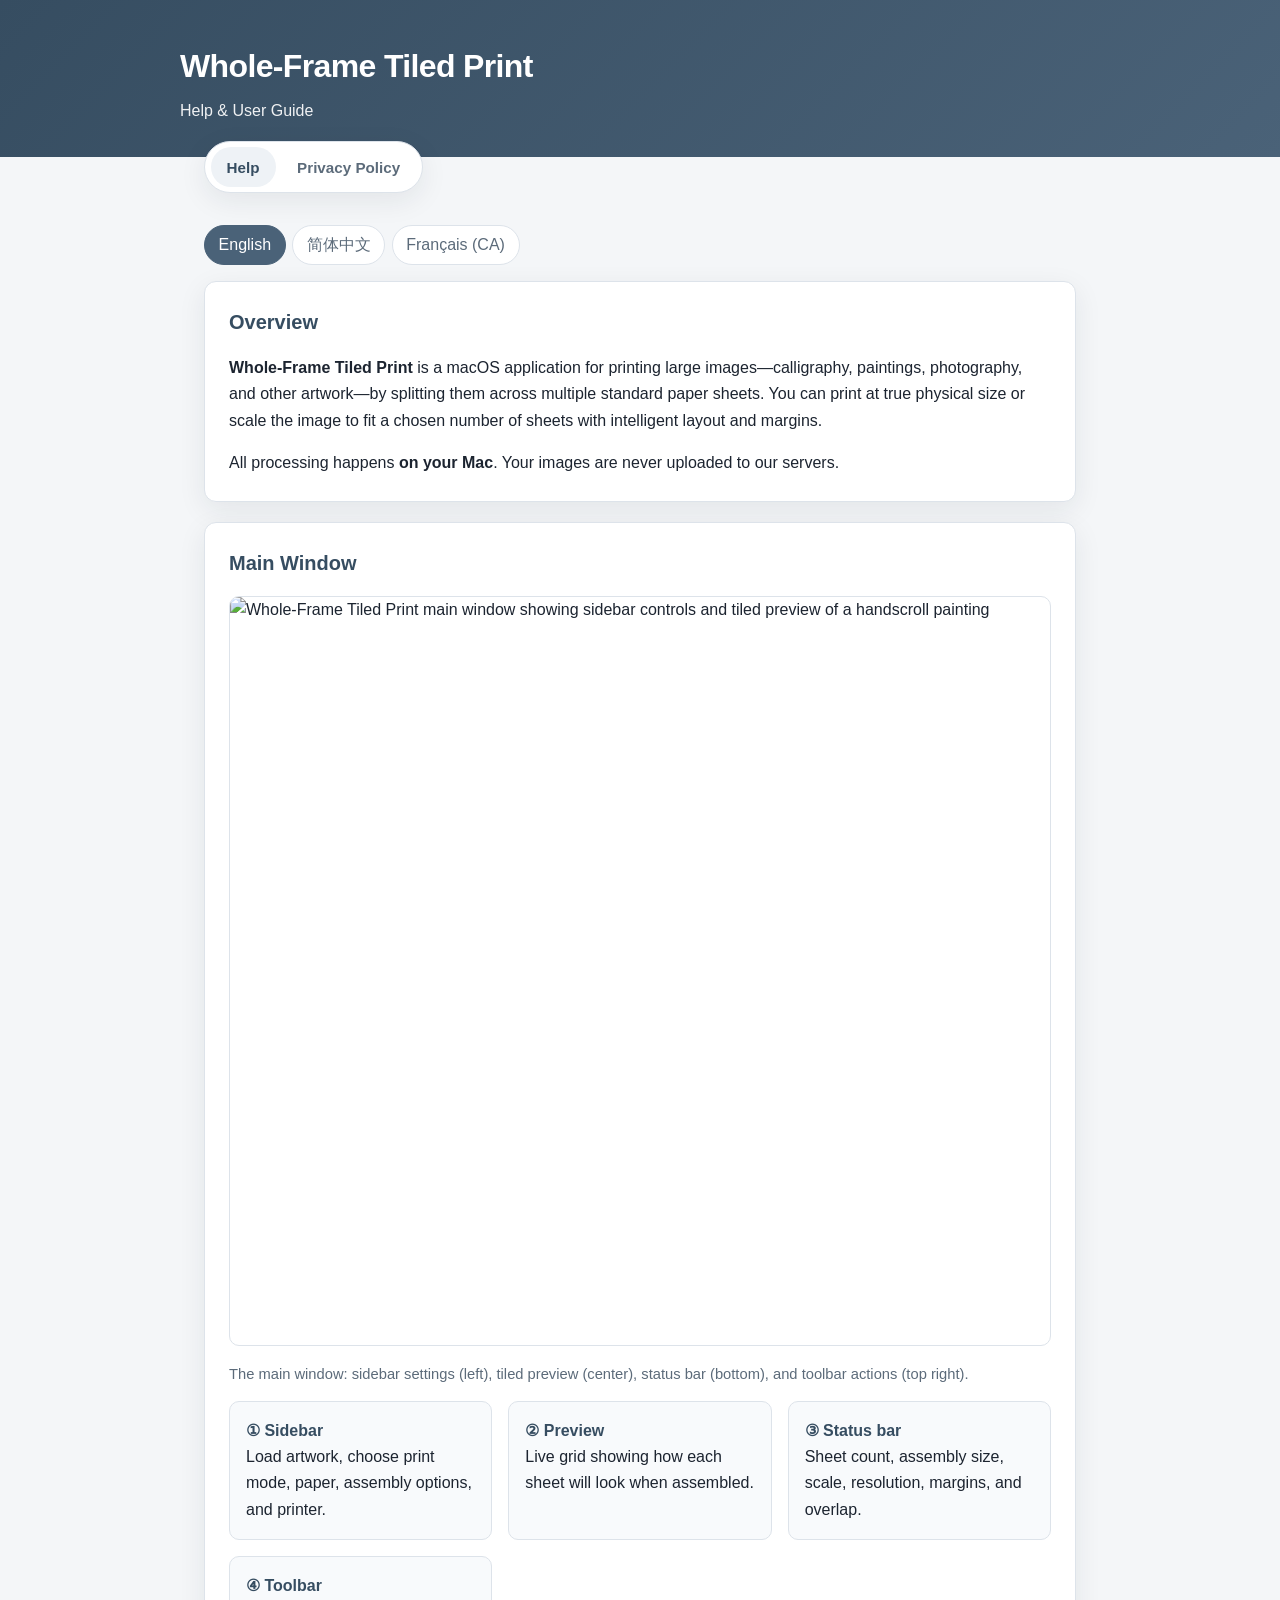
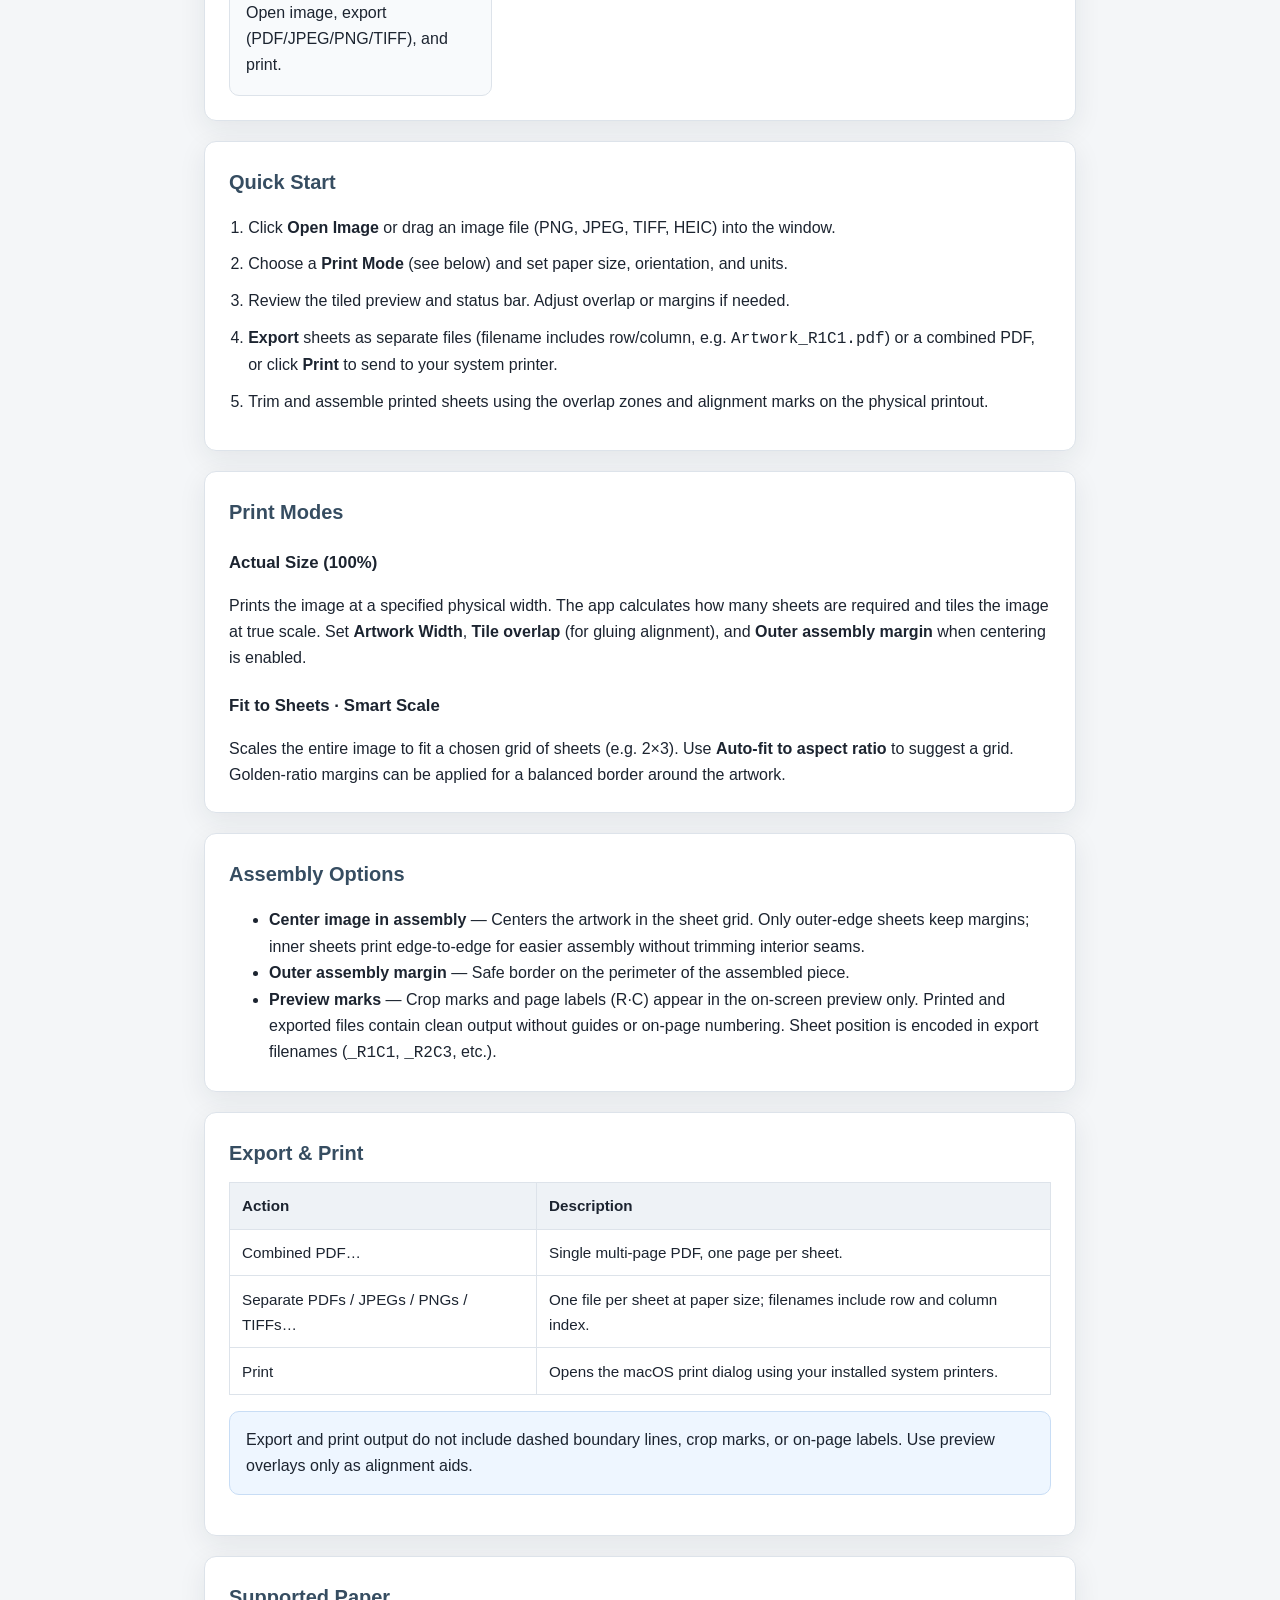
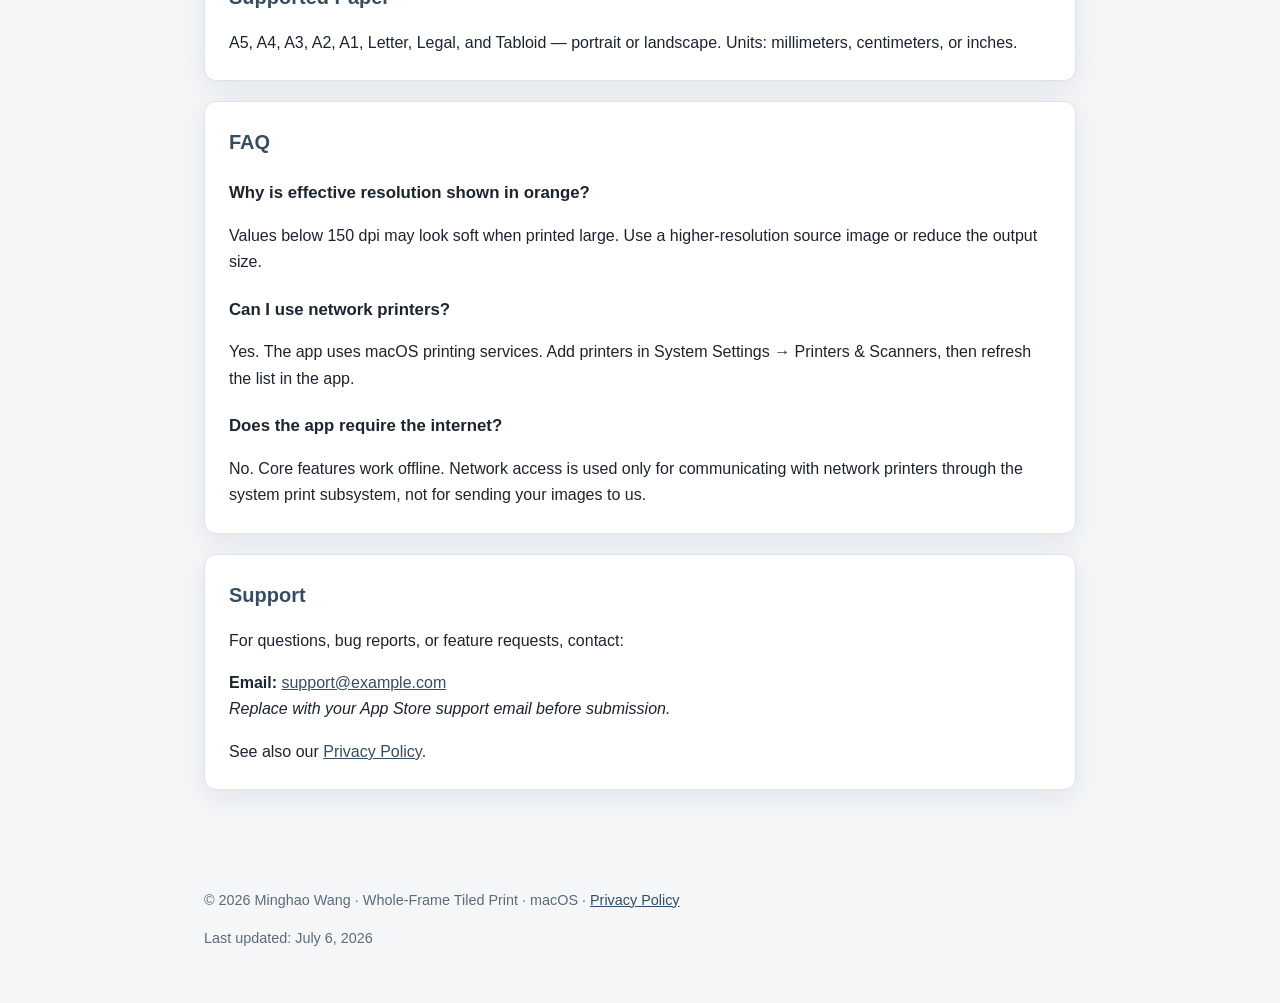
==== docs/index.html @ 7becf9ad "Changed the directory structure and move the help pages to root docs folder" ====
<!DOCTYPE html>
<html lang="en">
<head>
  <meta charset="utf-8">
  <meta name="viewport" content="width=device-width, initial-scale=1">
  <meta name="description" content="Help and user guide for Whole-Frame Tiled Print — tile large artworks across multiple sheets for printing.">
  <title>Help — Whole-Frame Tiled Print</title>
  <link rel="stylesheet" href="styles.css">
</head>
<body>
  <header class="site-header">
    <div class="wrap">
      <h1>Whole-Frame Tiled Print</h1>
      <p id="header-subtitle">Help &amp; User Guide</p>
    </div>
  </header>

  <nav class="top-nav" aria-label="Site">
    <ul>
      <li><a href="index.html" class="active">Help</a></li>
      <li><a href="privacy.html">Privacy Policy</a></li>
    </ul>
  </nav>

  <main>
    <div class="lang-tabs" role="tablist" aria-label="Language">
      <button type="button" class="active" data-lang="en" aria-selected="true">English</button>
      <button type="button" data-lang="zh" aria-selected="false">简体中文</button>
      <button type="button" data-lang="fr" aria-selected="false">Français (CA)</button>
    </div>

    <!-- English -->
    <div class="lang-panel active" id="panel-en" lang="en">
      <section class="card">
        <h2>Overview</h2>
        <p><strong>Whole-Frame Tiled Print</strong> is a macOS application for printing large images—calligraphy, paintings, photography, and other artwork—by splitting them across multiple standard paper sheets. You can print at true physical size or scale the image to fit a chosen number of sheets with intelligent layout and margins.</p>
        <p>All processing happens <strong>on your Mac</strong>. Your images are never uploaded to our servers.</p>
      </section>

      <section class="card">
        <h2>Main Window</h2>
        <img class="screenshot" src="help-screenshot.png" width="1200" height="750" alt="Whole-Frame Tiled Print main window showing sidebar controls and tiled preview of a handscroll painting">
        <p class="caption">The main window: sidebar settings (left), tiled preview (center), status bar (bottom), and toolbar actions (top right).</p>
        <div class="grid-2">
          <div class="feature"><strong>① Sidebar</strong><br>Load artwork, choose print mode, paper, assembly options, and printer.</div>
          <div class="feature"><strong>② Preview</strong><br>Live grid showing how each sheet will look when assembled.</div>
          <div class="feature"><strong>③ Status bar</strong><br>Sheet count, assembly size, scale, resolution, margins, and overlap.</div>
          <div class="feature"><strong>④ Toolbar</strong><br>Open image, export (PDF/JPEG/PNG/TIFF), and print.</div>
        </div>
      </section>

      <section class="card">
        <h2>Quick Start</h2>
        <ol class="steps">
          <li>Click <strong>Open Image</strong> or drag an image file (PNG, JPEG, TIFF, HEIC) into the window.</li>
          <li>Choose a <strong>Print Mode</strong> (see below) and set paper size, orientation, and units.</li>
          <li>Review the tiled preview and status bar. Adjust overlap or margins if needed.</li>
          <li><strong>Export</strong> sheets as separate files (filename includes row/column, e.g. <code>Artwork_R1C1.pdf</code>) or a combined PDF, or click <strong>Print</strong> to send to your system printer.</li>
          <li>Trim and assemble printed sheets using the overlap zones and alignment marks on the physical printout.</li>
        </ol>
      </section>

      <section class="card">
        <h2>Print Modes</h2>
        <h3>Actual Size (100%)</h3>
        <p>Prints the image at a specified physical width. The app calculates how many sheets are required and tiles the image at true scale. Set <strong>Artwork Width</strong>, <strong>Tile overlap</strong> (for gluing alignment), and <strong>Outer assembly margin</strong> when centering is enabled.</p>
        <h3>Fit to Sheets · Smart Scale</h3>
        <p>Scales the entire image to fit a chosen grid of sheets (e.g. 2×3). Use <strong>Auto-fit to aspect ratio</strong> to suggest a grid. Golden-ratio margins can be applied for a balanced border around the artwork.</p>
      </section>

      <section class="card">
        <h2>Assembly Options</h2>
        <ul>
          <li><strong>Center image in assembly</strong> — Centers the artwork in the sheet grid. Only outer-edge sheets keep margins; inner sheets print edge-to-edge for easier assembly without trimming interior seams.</li>
          <li><strong>Outer assembly margin</strong> — Safe border on the perimeter of the assembled piece.</li>
          <li><strong>Preview marks</strong> — Crop marks and page labels (R·C) appear in the on-screen preview only. Printed and exported files contain clean output without guides or on-page numbering. Sheet position is encoded in export filenames (<code>_R1C1</code>, <code>_R2C3</code>, etc.).</li>
        </ul>
      </section>

      <section class="card">
        <h2>Export &amp; Print</h2>
        <table>
          <thead><tr><th>Action</th><th>Description</th></tr></thead>
          <tbody>
            <tr><td>Combined PDF…</td><td>Single multi-page PDF, one page per sheet.</td></tr>
            <tr><td>Separate PDFs / JPEGs / PNGs / TIFFs…</td><td>One file per sheet at paper size; filenames include row and column index.</td></tr>
            <tr><td>Print</td><td>Opens the macOS print dialog using your installed system printers.</td></tr>
          </tbody>
        </table>
        <div class="notice">Export and print output do not include dashed boundary lines, crop marks, or on-page labels. Use preview overlays only as alignment aids.</div>
      </section>

      <section class="card">
        <h2>Supported Paper</h2>
        <p>A5, A4, A3, A2, A1, Letter, Legal, and Tabloid — portrait or landscape. Units: millimeters, centimeters, or inches.</p>
      </section>

      <section class="card">
        <h2>FAQ</h2>
        <h3>Why is effective resolution shown in orange?</h3>
        <p>Values below 150 dpi may look soft when printed large. Use a higher-resolution source image or reduce the output size.</p>
        <h3>Can I use network printers?</h3>
        <p>Yes. The app uses macOS printing services. Add printers in System Settings → Printers &amp; Scanners, then refresh the list in the app.</p>
        <h3>Does the app require the internet?</h3>
        <p>No. Core features work offline. Network access is used only for communicating with network printers through the system print subsystem, not for sending your images to us.</p>
      </section>

      <section class="card">
        <h2>Support</h2>
        <p>For questions, bug reports, or feature requests, contact:</p>
        <p><strong>Email:</strong> <a href="mailto:support@example.com">support@example.com</a><br>
        <em>Replace with your App Store support email before submission.</em></p>
        <p>See also our <a href="privacy.html">Privacy Policy</a>.</p>
      </section>
    </div>

    <!-- 简体中文 -->
    <div class="lang-panel" id="panel-zh" lang="zh-Hans">
      <section class="card">
        <h2>概述</h2>
        <p><strong>整幅拼接打印（Whole-Frame Tiled Print）</strong> 是一款 macOS 应用，可将书法、国画、摄影等大幅作品分割到多张标准打印纸上进行拼接输出。支持按真实物理尺寸打印，或在指定数量的纸张上智能缩放布局。</p>
        <p>所有处理均在<strong>您的 Mac 本地</strong>完成，图片不会上传至我们的服务器。</p>
      </section>

      <section class="card">
        <h2>主界面</h2>
        <img class="screenshot" src="help-screenshot.png" width="1200" height="750" alt="整幅拼接打印主界面，左侧为设置栏，中央为拼版预览">
        <p class="caption">主界面：左侧设置栏、中央拼版预览、底部状态栏、右上方工具栏。</p>
        <div class="grid-2">
          <div class="feature"><strong>① 侧栏</strong><br>加载作品、选择模式、纸张、拼接与打印机。</div>
          <div class="feature"><strong>② 预览</strong><br>实时显示每张纸的拼版效果。</div>
          <div class="feature"><strong>③ 状态栏</strong><br>张数、总尺寸、缩放、分辨率、留白与重叠。</div>
          <div class="feature"><strong>④ 工具栏</strong><br>打开、导出、打印。</div>
        </div>
      </section>

      <section class="card">
        <h2>快速开始</h2>
        <ol class="steps">
          <li>点击<strong>打开图片</strong>，或将 PNG/JPEG/TIFF/HEIC 文件拖入窗口。</li>
          <li>选择<strong>打印模式</strong>，设置纸张大小、方向与单位。</li>
          <li>查看预览与状态栏，按需调整重叠与留白。</li>
          <li><strong>导出</strong>分张文件（文件名含行列序号，如 <code>作品_R1C1.pdf</code>）或合并 PDF，或<strong>打印</strong>至系统打印机。</li>
          <li>按重叠区域对齐，裁切并拼合各张纸。</li>
        </ol>
      </section>

      <section class="card">
        <h2>打印模式</h2>
        <h3>原尺寸拼接 (100%)</h3>
        <p>按指定物理宽度 1:1 打印，自动计算所需纸张数量。可设置作品宽度、拼接重叠与外圈留白。</p>
        <h3>指定纸张 · 智能缩放</h3>
        <p>在选定的行列网格上缩放整幅画面，可按比例智能匹配张数，并支持黄金分割留白。</p>
      </section>

      <section class="card">
        <h2>拼接选项</h2>
        <ul>
          <li><strong>画面居中拼接</strong> — 仅最外圈纸张保留留白，内部纸张满版打印，便于拼合。</li>
          <li><strong>预览标记</strong> — 裁切线与页码标签仅显示在屏幕预览中；打印与导出的文件为干净输出，序号体现在文件名中（<code>_R1C1</code> 等）。</li>
        </ul>
      </section>

      <section class="card">
        <h2>导出与打印</h2>
        <table>
          <thead><tr><th>操作</th><th>说明</th></tr></thead>
          <tbody>
            <tr><td>合并 PDF</td><td>多页 PDF，每页对应一张纸。</td></tr>
            <tr><td>分张 PDF/JPEG/PNG/TIFF</td><td>每张纸一个文件，文件名含行列序号。</td></tr>
            <tr><td>打印</td><td>使用 macOS 系统打印对话框与已安装打印机。</td></tr>
          </tbody>
        </table>
      </section>

      <section class="card">
        <h2>常见问题</h2>
        <h3>有效分辨率显示橙色？</h3>
        <p>低于 150 dpi 时大幅打印可能偏软，请使用更高分辨率原图或缩小输出尺寸。</p>
        <h3>需要联网吗？</h3>
        <p>核心功能可离线使用。网络权限仅用于系统与网络打印机通信，不会上传您的图片。</p>
      </section>

      <section class="card">
        <h2>支持</h2>
        <p><strong>电子邮件：</strong> <a href="mailto:support@example.com">support@example.com</a></p>
        <p>请参阅 <a href="privacy.html">隐私政策</a>。</p>
      </section>
    </div>

    <!-- Français (Canada) -->
    <div class="lang-panel" id="panel-fr" lang="fr-CA">
      <section class="card">
        <h2>Aperçu</h2>
        <p><strong>Whole-Frame Tiled Print</strong> est une application macOS pour imprimer de grandes images — calligraphie, peinture, photographie — en les divisant sur plusieurs feuilles standard. Impression à taille réelle ou mise à l'échelle intelligente sur une grille choisie.</p>
        <p>Tout le traitement se fait <strong>localement sur votre Mac</strong>. Vos images ne sont jamais téléversées sur nos serveurs.</p>
      </section>

      <section class="card">
        <h2>Fenêtre principale</h2>
        <img class="screenshot" src="help-screenshot.png" width="1200" height="750" alt="Fenêtre principale de Whole-Frame Tiled Print avec aperçu en mosaïque">
        <p class="caption">Barre latérale (gauche), aperçu (centre), barre d'état (bas), barre d'outils (haut droite).</p>
      </section>

      <section class="card">
        <h2>Démarrage rapide</h2>
        <ol class="steps">
          <li>Ouvrez une image (PNG, JPEG, TIFF, HEIC) ou glissez-déposez-la.</li>
          <li>Choisissez le mode, le format de papier et l'orientation.</li>
          <li>Vérifiez l'aperçu et exportez ou imprimez.</li>
          <li>Les fichiers exportés incluent la position dans le nom (<code>_R1C1</code>).</li>
        </ol>
      </section>

      <section class="card">
        <h2>Export et impression</h2>
        <p>L'impression et l'export n'incluent pas de lignes pointillées, marques de coupe ni numéros sur la page. Les repères n'apparaissent que dans l'aperçu à l'écran.</p>
      </section>

      <section class="card">
        <h2>Soutien</h2>
        <p><strong>Courriel :</strong> <a href="mailto:support@example.com">support@example.com</a></p>
        <p>Consultez notre <a href="privacy.html">Politique de confidentialité</a>.</p>
      </section>
    </div>
  </main>

  <footer class="site-footer">
    <p>© 2026 Minghao Wang · Whole-Frame Tiled Print · macOS · <a href="privacy.html">Privacy Policy</a></p>
    <p>Last updated: July 6, 2026</p>
  </footer>

  <script>
    const tabs = document.querySelectorAll('.lang-tabs button');
    const panels = { en: document.getElementById('panel-en'), zh: document.getElementById('panel-zh'), fr: document.getElementById('panel-fr') };
    const subtitles = { en: 'Help & User Guide', zh: '帮助与用户指南', fr: 'Aide et guide d\'utilisation' };
    tabs.forEach(btn => btn.addEventListener('click', () => {
      const lang = btn.dataset.lang;
      tabs.forEach(b => { b.classList.toggle('active', b === btn); b.setAttribute('aria-selected', b === btn); });
      Object.entries(panels).forEach(([k, p]) => p.classList.toggle('active', k === lang));
      document.getElementById('header-subtitle').textContent = subtitles[lang];
      document.documentElement.lang = lang === 'zh' ? 'zh-Hans' : lang === 'fr' ? 'fr-CA' : 'en';
    }));
  </script>
</body>
</html>
---- docs/styles.css ----
:root {
  --bg: #f4f6f8;
  --surface: #ffffff;
  --text: #1c2430;
  --muted: #5c6b7a;
  --accent: #4a6278;
  --accent-dark: #364d61;
  --border: #dde3ea;
  --gold: #c4a24e;
  --radius: 12px;
  --shadow: 0 8px 28px rgba(28, 36, 48, 0.08);
  --max: 920px;
  --font: -apple-system, BlinkMacSystemFont, "SF Pro Text", "Segoe UI", Helvetica, Arial, sans-serif;
}

* { box-sizing: border-box; }

html { scroll-behavior: smooth; }

body {
  margin: 0;
  font-family: var(--font);
  color: var(--text);
  background: var(--bg);
  line-height: 1.65;
  font-size: 16px;
}

a { color: var(--accent-dark); }

header.site-header {
  background: linear-gradient(135deg, #364d61 0%, #4a6278 100%);
  color: #fff;
  padding: 2.5rem 1.5rem 2rem;
}

header.site-header .wrap {
  max-width: var(--max);
  margin: 0 auto;
}

header.site-header h1 {
  margin: 0 0 0.35rem;
  font-size: clamp(1.6rem, 3vw, 2rem);
  font-weight: 700;
  letter-spacing: -0.02em;
}

header.site-header p {
  margin: 0;
  opacity: 0.92;
  max-width: 52rem;
}

nav.top-nav {
  max-width: var(--max);
  margin: -1rem auto 0;
  padding: 0 1.5rem;
  position: relative;
  z-index: 2;
}

nav.top-nav ul {
  list-style: none;
  margin: 0;
  padding: 0.35rem;
  display: flex;
  flex-wrap: wrap;
  gap: 0.35rem;
  background: var(--surface);
  border: 1px solid var(--border);
  border-radius: 999px;
  box-shadow: var(--shadow);
  width: fit-content;
}

nav.top-nav a {
  display: block;
  padding: 0.45rem 1rem;
  border-radius: 999px;
  text-decoration: none;
  color: var(--muted);
  font-size: 0.95rem;
  font-weight: 600;
}

nav.top-nav a.active,
nav.top-nav a:hover {
  background: #eef2f6;
  color: var(--accent-dark);
}

main {
  max-width: var(--max);
  margin: 0 auto;
  padding: 2rem 1.5rem 4rem;
}

.card {
  background: var(--surface);
  border: 1px solid var(--border);
  border-radius: var(--radius);
  padding: 1.5rem;
  margin-bottom: 1.25rem;
  box-shadow: var(--shadow);
}

.card h2 {
  margin: 0 0 0.75rem;
  font-size: 1.25rem;
  color: var(--accent-dark);
}

.card h3 {
  margin: 1.25rem 0 0.5rem;
  font-size: 1.05rem;
}

.card p:last-child,
.card ul:last-child,
.card ol:last-child { margin-bottom: 0; }

.screenshot {
  width: 100%;
  border-radius: 10px;
  border: 1px solid var(--border);
  display: block;
  margin: 1rem 0;
}

.caption {
  color: var(--muted);
  font-size: 0.92rem;
  margin-top: 0.5rem;
}

.grid-2 {
  display: grid;
  grid-template-columns: repeat(auto-fit, minmax(240px, 1fr));
  gap: 1rem;
}

.feature {
  background: #f8fafc;
  border: 1px solid var(--border);
  border-radius: 10px;
  padding: 1rem;
}

.feature strong { color: var(--accent-dark); }

ol.steps { padding-left: 1.2rem; }
ol.steps li { margin-bottom: 0.65rem; }

table {
  width: 100%;
  border-collapse: collapse;
  font-size: 0.95rem;
}

th, td {
  border: 1px solid var(--border);
  padding: 0.65rem 0.75rem;
  text-align: left;
  vertical-align: top;
}

th { background: #eef2f6; }

.lang-tabs {
  display: flex;
  flex-wrap: wrap;
  gap: 0.4rem;
  margin-bottom: 1rem;
}

.lang-tabs button {
  border: 1px solid var(--border);
  background: #fff;
  color: var(--muted);
  border-radius: 999px;
  padding: 0.35rem 0.85rem;
  font: inherit;
  cursor: pointer;
}

.lang-tabs button.active {
  background: var(--accent);
  border-color: var(--accent);
  color: #fff;
}

.lang-panel { display: none; }
.lang-panel.active { display: block; }

.notice {
  background: #eef6ff;
  border: 1px solid #c8ddf5;
  border-radius: 10px;
  padding: 0.9rem 1rem;
  margin: 1rem 0;
}

footer.site-footer {
  max-width: var(--max);
  margin: 0 auto;
  padding: 0 1.5rem 2.5rem;
  color: var(--muted);
  font-size: 0.9rem;
}

@media (prefers-color-scheme: dark) {
  :root {
    --bg: #121820;
    --surface: #1a2330;
    --text: #e8edf2;
    --muted: #9aa8b6;
    --border: #2a3644;
    --accent: #7a93ab;
    --accent-dark: #b8c9d9;
  }
  nav.top-nav a:hover,
  nav.top-nav a.active { background: #243041; }
  .feature { background: #151d28; }
  th { background: #243041; }
  .notice { background: #1a2840; border-color: #2f4d73; }
}
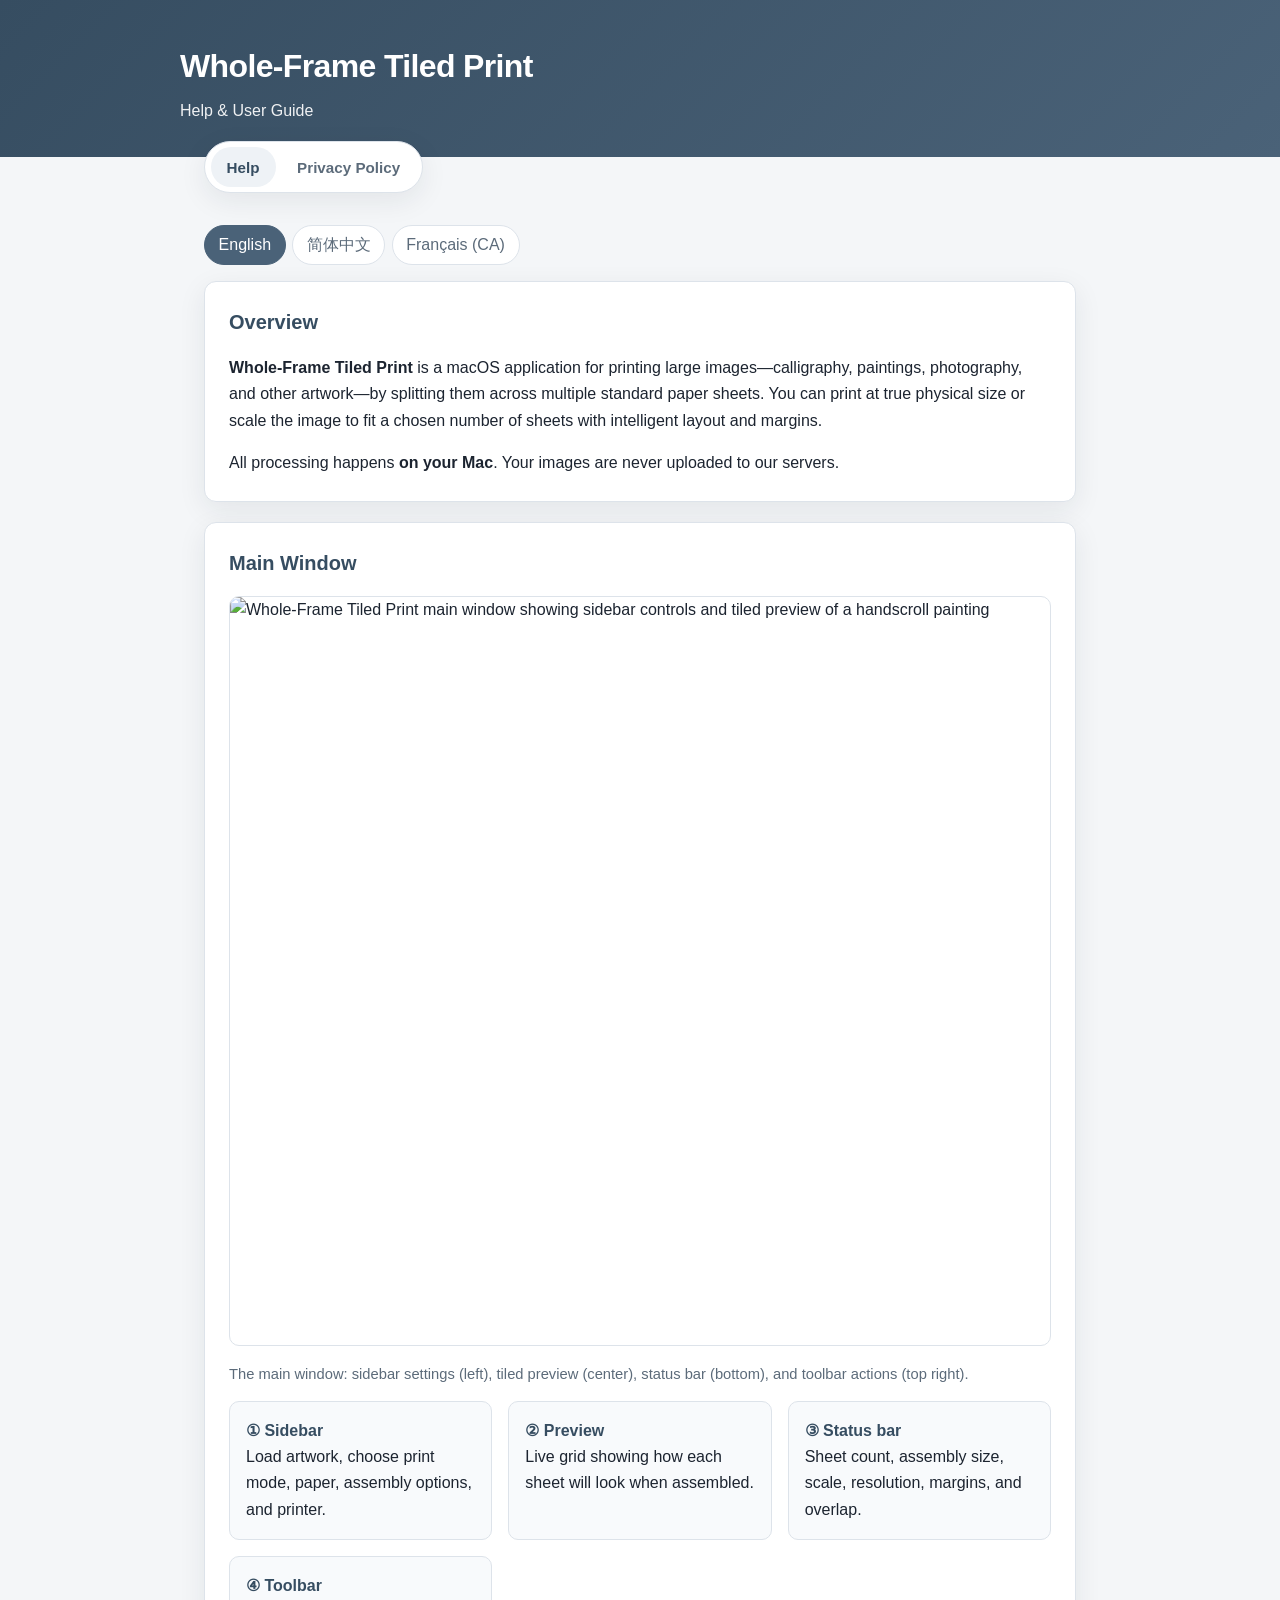
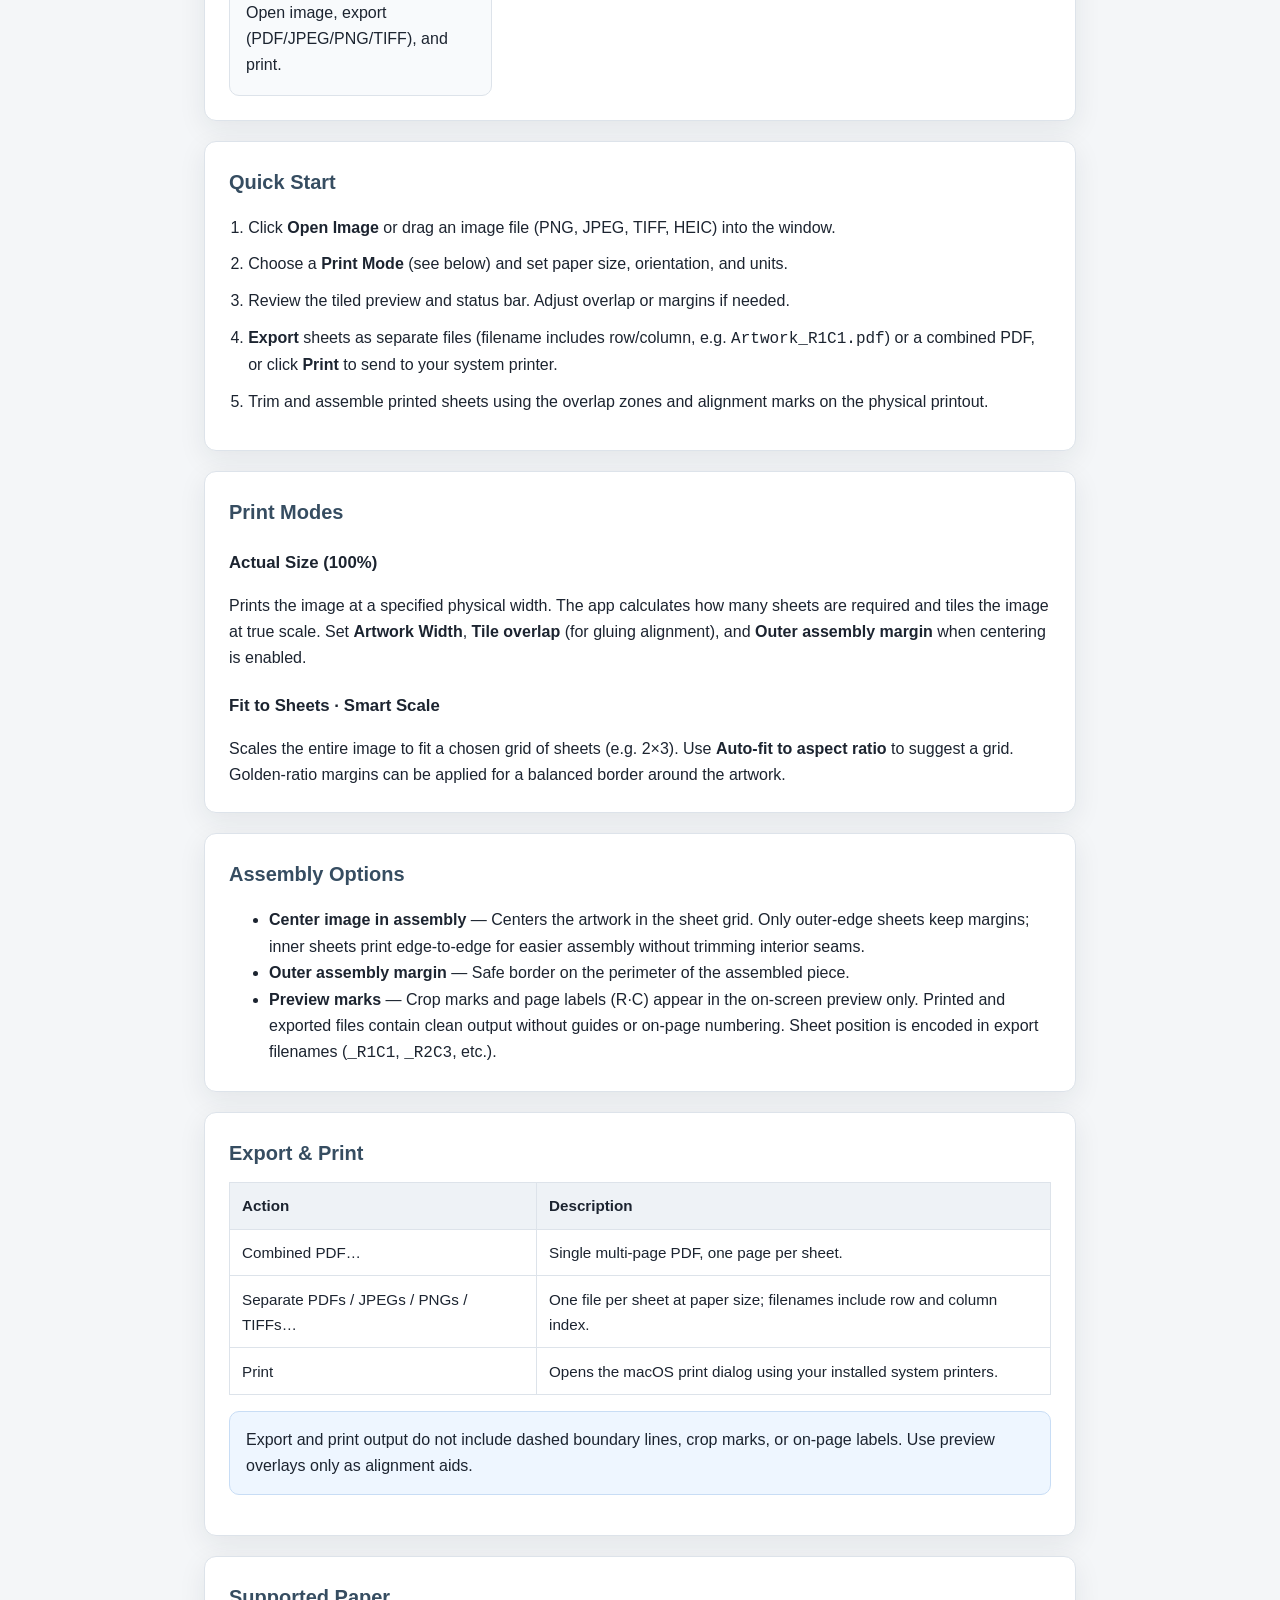
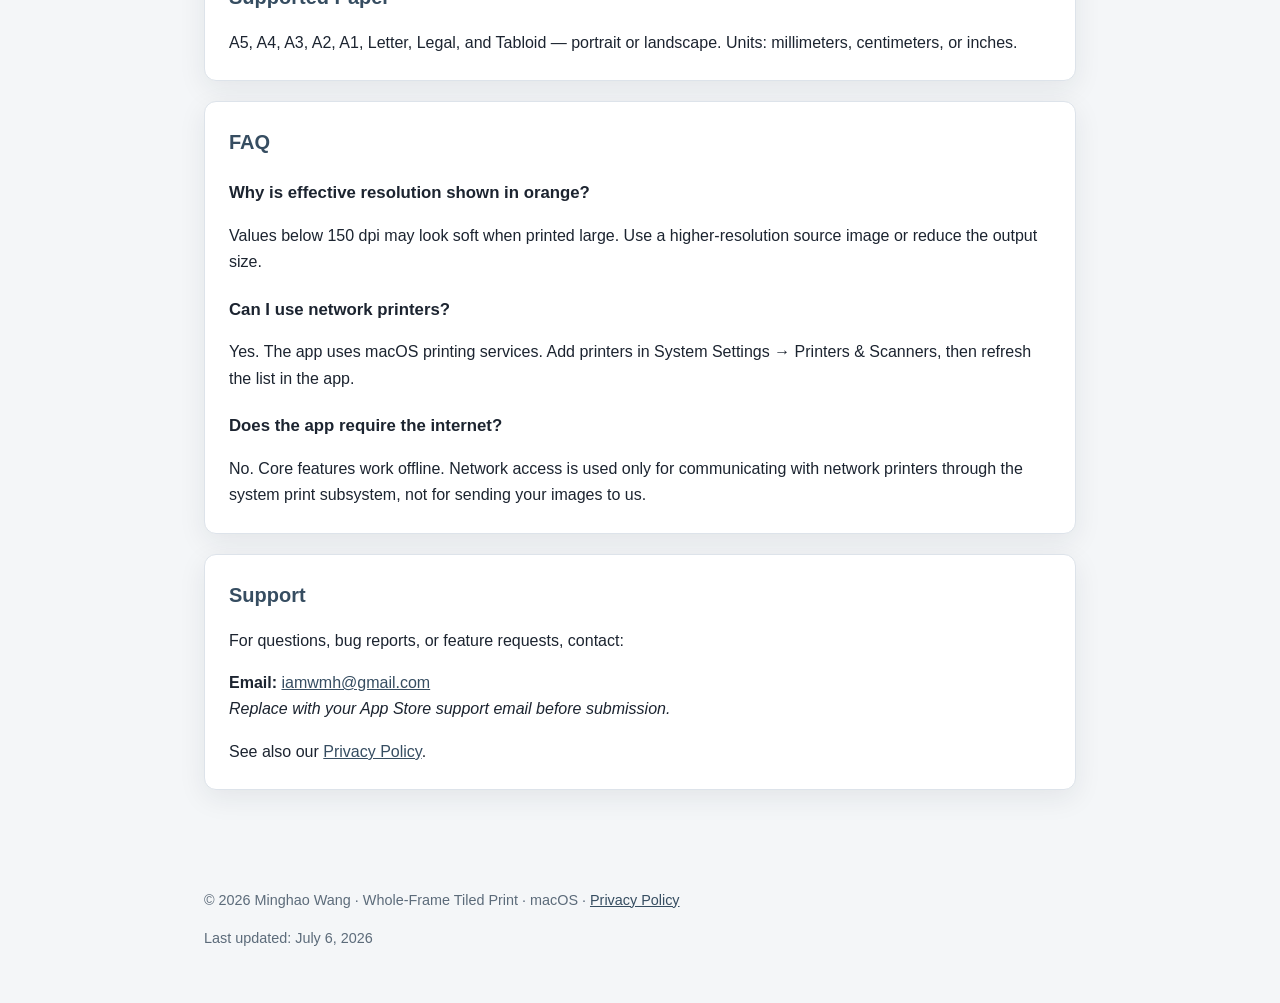
==== commit 227b0a25: "Changed all to real email addresses" ====
--- a/docs/index.html
+++ b/docs/index.html
@@ -108,7 +108,7 @@
       <section class="card">
         <h2>Support</h2>
         <p>For questions, bug reports, or feature requests, contact:</p>
-        <p><strong>Email:</strong> <a href="mailto:support@example.com">support@example.com</a><br>
+        <p><strong>Email:</strong> <a href="mailto:iamwmh@gmail.com">iamwmh@gmail.com</a><br>
         <em>Replace with your App Store support email before submission.</em></p>
         <p>See also our <a href="privacy.html">Privacy Policy</a>.</p>
       </section>
@@ -183,7 +183,7 @@
 
       <section class="card">
         <h2>支持</h2>
-        <p><strong>电子邮件：</strong> <a href="mailto:support@example.com">support@example.com</a></p>
+        <p><strong>电子邮件：</strong> <a href="mailto:iamwmh@gmail.com">iamwmh@gmail.com</a></p>
         <p>请参阅 <a href="privacy.html">隐私政策</a>。</p>
       </section>
     </div>
@@ -219,7 +219,7 @@
 
       <section class="card">
         <h2>Soutien</h2>
-        <p><strong>Courriel :</strong> <a href="mailto:support@example.com">support@example.com</a></p>
+        <p><strong>Courriel :</strong> <a href="mailto:iamwmh@gmail.com">iamwmh@gmail.com</a></p>
         <p>Consultez notre <a href="privacy.html">Politique de confidentialité</a>.</p>
       </section>
     </div>
